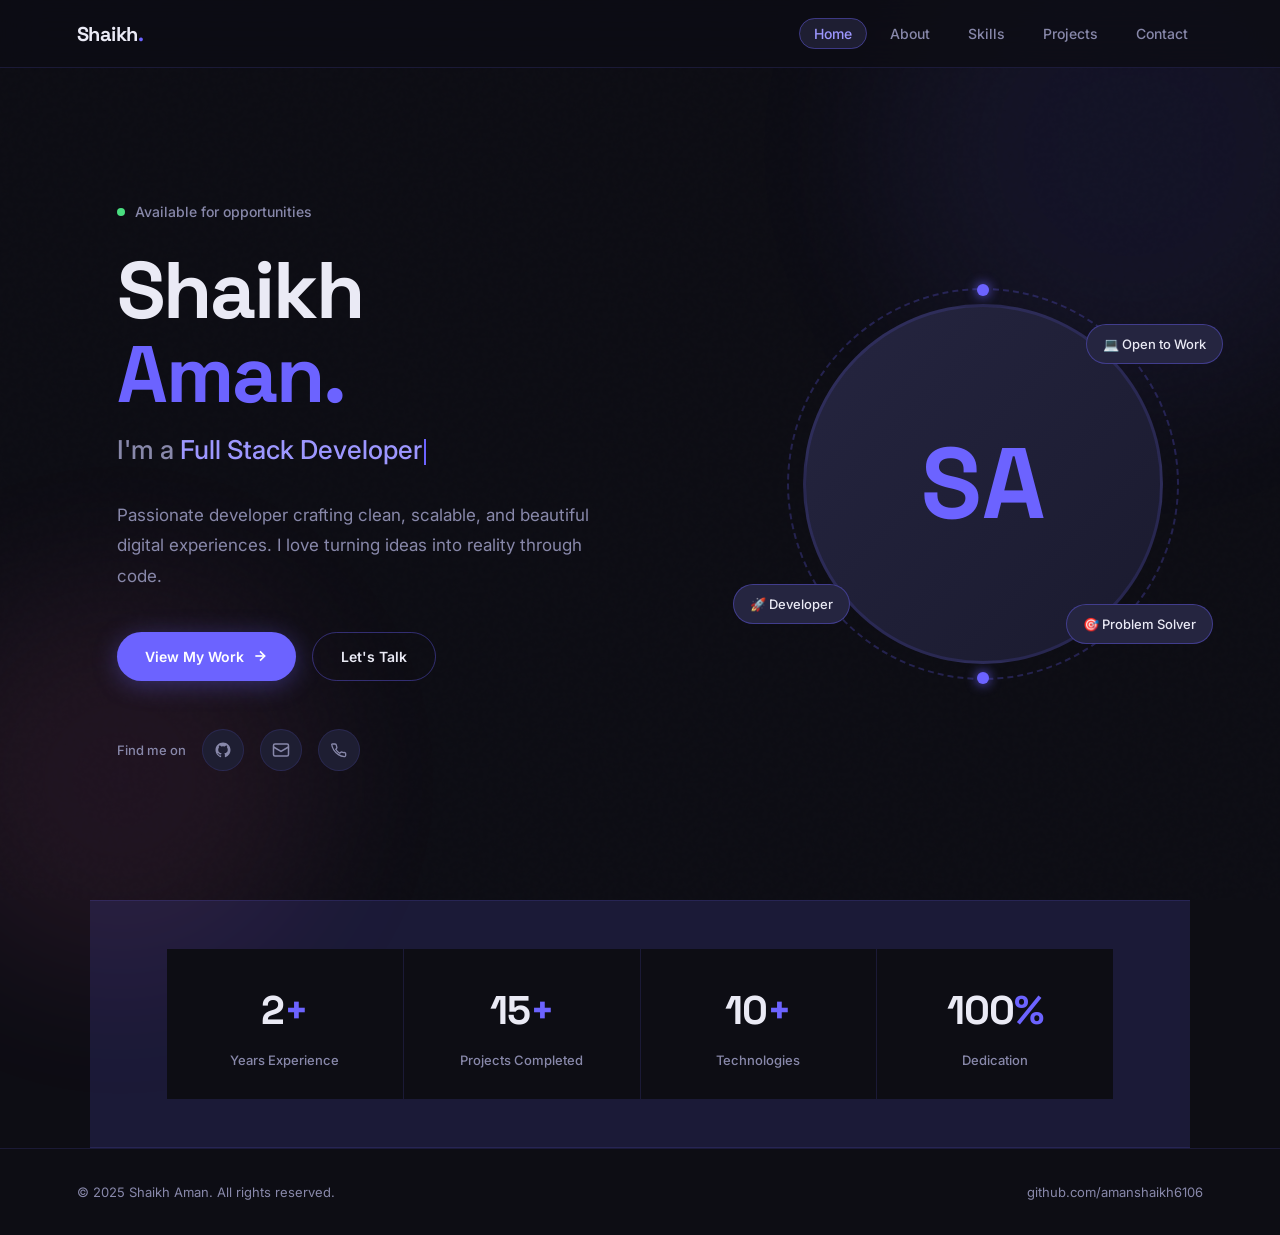
==== index.html @ 14209e78 "Rename home.html to index.html" ====
<!DOCTYPE html>
<html lang="en">
<head>
  <meta charset="UTF-8" />
  <meta name="viewport" content="width=device-width, initial-scale=1.0" />
  <title>Shaikh Aman — Portfolio</title>
  <link rel="stylesheet" href="style.css" />
  <style>
    /* ── HERO ── */
    .hero {
      min-height: calc(100vh - 68px);
      display: flex;
      align-items: center;
      justify-content: space-between;
      gap: 48px;
      padding: 80px 6vw;
      max-width: 1200px;
      margin: 0 auto;
      position: relative;
      z-index: 1;
    }

    .hero-content { flex: 1; max-width: 600px; }

    .hero-greeting {
      display: inline-flex;
      align-items: center;
      gap: 10px;
      font-size: 14px;
      font-weight: 500;
      color: var(--text-muted);
      margin-bottom: 24px;
    }

    .dot-live {
      width: 8px; height: 8px;
      background: #4ADE80;
      border-radius: 50%;
      animation: pulse-glow 2s ease infinite;
      box-shadow: 0 0 0 0 rgba(74, 222, 128, 0.3);
    }

    .hero-name {
      font-family: 'Space Grotesk', sans-serif;
      font-size: clamp(44px, 7vw, 80px);
      font-weight: 700;
      line-height: 1.05;
      letter-spacing: -2px;
      margin-bottom: 12px;
    }

    .hero-name .first { color: var(--text); }
    .hero-name .last  { color: var(--accent); }

    .hero-role {
      font-size: clamp(18px, 3vw, 26px);
      font-weight: 500;
      color: var(--text-muted);
      margin-bottom: 28px;
      min-height: 40px;
    }

    #typed-text { color: var(--accent-light); }

    .cursor {
      display: inline-block;
      width: 2px;
      height: 1em;
      background: var(--accent);
      margin-left: 2px;
      vertical-align: text-bottom;
      animation: blink 0.8s step-end infinite;
    }

    @keyframes blink {
      0%, 100% { opacity: 1; }
      50%       { opacity: 0; }
    }

    .hero-desc {
      font-size: 17px;
      color: var(--text-muted);
      line-height: 1.8;
      margin-bottom: 40px;
      max-width: 500px;
    }

    .hero-btns {
      display: flex;
      gap: 16px;
      flex-wrap: wrap;
      margin-bottom: 48px;
    }

    .hero-socials {
      display: flex;
      align-items: center;
      gap: 16px;
    }

    .hero-socials span {
      font-size: 13px;
      color: var(--text-muted);
      font-weight: 500;
    }

    .social-link {
      display: flex;
      align-items: center;
      justify-content: center;
      width: 42px; height: 42px;
      border-radius: 50%;
      border: 1px solid var(--border);
      background: var(--surface);
      color: var(--text-muted);
      text-decoration: none;
      font-size: 18px;
      transition: var(--transition);
    }

    .social-link:hover {
      border-color: var(--accent);
      color: var(--accent-light);
      background: rgba(108, 99, 255, 0.1);
      transform: translateY(-3px);
    }

    /* ── HERO VISUAL ── */
    .hero-visual {
      flex-shrink: 0;
      position: relative;
      width: 360px;
      height: 360px;
    }

    .avatar-ring {
      position: absolute;
      inset: -16px;
      border-radius: 50%;
      border: 2px dashed rgba(108, 99, 255, 0.25);
      animation: spin 20s linear infinite;
    }

    @keyframes spin { to { transform: rotate(360deg); } }

    .avatar-ring::before,
    .avatar-ring::after {
      content: '';
      position: absolute;
      width: 12px; height: 12px;
      background: var(--accent);
      border-radius: 50%;
      box-shadow: 0 0 12px var(--accent);
    }

    .avatar-ring::before { top: -6px; left: 50%; transform: translateX(-50%); }
    .avatar-ring::after  { bottom: -6px; left: 50%; transform: translateX(-50%); }

    .avatar-wrap {
      width: 100%; height: 100%;
      border-radius: 50%;
      overflow: hidden;
      background: linear-gradient(135deg, var(--surface2), var(--bg3));
      border: 3px solid var(--border);
      display: flex;
      align-items: center;
      justify-content: center;
      font-family: 'Space Grotesk', sans-serif;
      font-size: 100px;
      font-weight: 700;
      color: var(--accent);
      position: relative;
      z-index: 1;
      animation: float 6s ease-in-out infinite;
      user-select: none;
    }

    /* floating chips */
    .chip {
      position: absolute;
      background: var(--surface2);
      border: 1px solid var(--border-hover);
      border-radius: 99px;
      padding: 8px 16px;
      font-size: 13px;
      font-weight: 500;
      color: var(--text);
      white-space: nowrap;
      backdrop-filter: blur(10px);
      z-index: 2;
    }

    .chip-1 { top: 20px;  right: -60px; animation: float 5s 0.5s ease-in-out infinite; }
    .chip-2 { bottom: 40px; left: -70px; animation: float 5s 1s ease-in-out infinite; }
    .chip-3 { bottom: 20px; right: -50px; animation: float 5s 1.5s ease-in-out infinite; }

    /* ── STATS ── */
    .stats-bar {
      padding: 48px 6vw;
      max-width: 1100px;
      margin: 0 auto;
      display: grid;
      grid-template-columns: repeat(4, 1fr);
      gap: 1px;
      background: var(--border);
      border-top: 1px solid var(--border);
      border-bottom: 1px solid var(--border);
      position: relative;
      z-index: 1;
    }

    .stat-item {
      background: var(--bg);
      padding: 28px 32px;
      text-align: center;
    }

    .stat-num {
      font-family: 'Space Grotesk', sans-serif;
      font-size: 40px;
      font-weight: 700;
      color: var(--text);
      letter-spacing: -1px;
    }

    .stat-num span { color: var(--accent); }

    .stat-label {
      font-size: 13px;
      color: var(--text-muted);
      font-weight: 500;
      margin-top: 4px;
    }

    @media (max-width: 900px) {
      .hero { flex-direction: column; text-align: center; padding: 60px 5vw; }
      .hero-content { max-width: 100%; }
      .hero-desc { margin-left: auto; margin-right: auto; }
      .hero-btns, .hero-socials { justify-content: center; }
      .hero-visual { width: 260px; height: 260px; }
      .chip { display: none; }
      .stats-bar { grid-template-columns: repeat(2, 1fr); }
    }

    @media (max-width: 480px) {
      .stats-bar { grid-template-columns: 1fr; }
      .hero-visual { width: 200px; height: 200px; }
    }
  </style>
</head>
<body>

  <!-- decorative blobs -->
  <div class="blob blob-1"></div>
  <div class="blob blob-2"></div>

  <!-- NAV -->
  <nav>
    <a class="nav-logo" href="index.html">Shaikh<span>.</span></a>
    <ul class="nav-links">
      <li><a href="home.html" class="active">Home</a></li>
      <li><a href="about_me.html">About</a></li>
      <li><a href="skills.html">Skills</a></li>
      <li><a href="project.html">Projects</a></li>
      <li><a href="contact.html">Contact</a></li>
    </ul>
  </nav>

  <div class="page">
    <!-- ── HERO ── -->
    <section class="hero">
      <div class="hero-content">
        <div class="hero-greeting animate-fadeup">
          <span class="dot-live"></span>
          Available for opportunities
        </div>

        <h1 class="hero-name animate-fadeup delay-1">
          <span class="first">Shaikh</span><br>
          <span class="last">Aman.</span>
        </h1>

        <p class="hero-role animate-fadeup delay-2">
          I'm a <span id="typed-text"></span><span class="cursor"></span>
        </p>

        <p class="hero-desc animate-fadeup delay-3">
          Passionate developer crafting clean, scalable, and beautiful digital experiences.
          I love turning ideas into reality through code.
        </p>

        <div class="hero-btns animate-fadeup delay-4">
          <a href="projects.html" class="btn btn-primary">
            View My Work
            <svg width="16" height="16" viewBox="0 0 24 24" fill="none" stroke="currentColor" stroke-width="2.5"><line x1="5" y1="12" x2="19" y2="12"/><polyline points="12,5 19,12 12,19"/></svg>
          </a>
          <a href="contact.html" class="btn btn-outline">
            Let's Talk
          </a>
        </div>

        <div class="hero-socials animate-fadeup delay-5">
          <span>Find me on</span>
          <a href="https://github.com/amanshaikh6106" target="_blank" class="social-link" title="GitHub">
            <svg width="18" height="18" viewBox="0 0 24 24" fill="currentColor"><path d="M12 2C6.477 2 2 6.484 2 12.017c0 4.425 2.865 8.18 6.839 9.504.5.092.682-.217.682-.483 0-.237-.008-.868-.013-1.703-2.782.605-3.369-1.343-3.369-1.343-.454-1.158-1.11-1.466-1.11-1.466-.908-.62.069-.608.069-.608 1.003.07 1.531 1.032 1.531 1.032.892 1.53 2.341 1.088 2.91.832.092-.647.35-1.088.636-1.338-2.22-.253-4.555-1.113-4.555-4.951 0-1.093.39-1.988 1.029-2.688-.103-.253-.446-1.272.098-2.65 0 0 .84-.27 2.75 1.026A9.564 9.564 0 0 1 12 6.844a9.59 9.59 0 0 1 2.504.337c1.909-1.296 2.747-1.027 2.747-1.027.546 1.379.202 2.398.1 2.651.64.7 1.028 1.595 1.028 2.688 0 3.848-2.339 4.695-4.566 4.943.359.309.678.92.678 1.855 0 1.338-.012 2.419-.012 2.747 0 .268.18.58.688.482A10.02 10.02 0 0 0 22 12.017C22 6.484 17.522 2 12 2z"/></svg>
          </a>
          <a href="mailto:amanjshaikh6106@gmail.com" class="social-link" title="Email">
            <svg width="18" height="18" viewBox="0 0 24 24" fill="none" stroke="currentColor" stroke-width="2"><rect x="2" y="4" width="20" height="16" rx="2"/><path d="M2 8l10 6 10-6"/></svg>
          </a>
          <a href="tel:9834295369" class="social-link" title="Phone">
            <svg width="16" height="16" viewBox="0 0 24 24" fill="none" stroke="currentColor" stroke-width="2"><path d="M22 16.92v3a2 2 0 0 1-2.18 2 19.79 19.79 0 0 1-8.63-3.07A19.5 19.5 0 0 1 4.12 12a19.79 19.79 0 0 1-3.07-8.67A2 2 0 0 1 3 3h3a2 2 0 0 1 2 1.72c.127.96.361 1.903.7 2.81a2 2 0 0 1-.45 2.11L7.09 10.91a16 16 0 0 0 6 6l1.27-1.27a2 2 0 0 1 2.11-.45c.907.339 1.85.573 2.81.7A2 2 0 0 1 22 17z"/></svg>
          </a>
        </div>
      </div>

      <div class="hero-visual animate-fadein delay-3">
        <div class="avatar-ring"></div>
        <div class="avatar-wrap">SA</div>
        <div class="chip chip-1">💻 Open to Work</div>
        <div class="chip chip-2">🚀 Developer</div>
        <div class="chip chip-3">🎯 Problem Solver</div>
      </div>
    </section>

    <!-- ── STATS ── -->
    <div class="stats-bar">
      <div class="stat-item animate-fadeup delay-1">
        <div class="stat-num">2<span>+</span></div>
        <div class="stat-label">Years Experience</div>
      </div>
      <div class="stat-item animate-fadeup delay-2">
        <div class="stat-num">15<span>+</span></div>
        <div class="stat-label">Projects Completed</div>
      </div>
      <div class="stat-item animate-fadeup delay-3">
        <div class="stat-num">10<span>+</span></div>
        <div class="stat-label">Technologies</div>
      </div>
      <div class="stat-item animate-fadeup delay-4">
        <div class="stat-num">100<span>%</span></div>
        <div class="stat-label">Dedication</div>
      </div>
    </div>
  </div>

  <footer>
    <span>© 2025 Shaikh Aman. All rights reserved.</span>
    <a href="https://github.com/amanshaikh6106" target="_blank">github.com/amanshaikh6106</a>
  </footer>

  <script>
    const roles = ['Full Stack Developer', 'UI/UX Enthusiast', 'Problem Solver', 'Open Source Contributor'];
    let ri = 0, ci = 0, deleting = false;
    const el = document.getElementById('typed-text');

    function type() {
      const word = roles[ri];
      if (!deleting) {
        el.textContent = word.slice(0, ++ci);
        if (ci === word.length) { deleting = true; setTimeout(type, 1600); return; }
      } else {
        el.textContent = word.slice(0, --ci);
        if (ci === 0) { deleting = false; ri = (ri + 1) % roles.length; }
      }
      setTimeout(type, deleting ? 50 : 90);
    }
    type();
  </script>
</body>
</html>
---- style.css ----
/* =============================================
   SHAIKH AMAN — PORTFOLIO — SHARED STYLESHEET
   ============================================= */

@import url('https://fonts.googleapis.com/css2?family=Inter:wght@300;400;500;600;700&family=Space+Grotesk:wght@400;500;600;700&display=swap');

/* ── RESET ── */
*, *::before, *::after { box-sizing: border-box; margin: 0; padding: 0; }

/* ── VARIABLES ── */
:root {
  --accent:       #6C63FF;
  --accent-light: #9D97FF;
  --accent-dark:  #4B44CC;
  --bg:           #0D0D14;
  --bg2:          #12121E;
  --bg3:          #1A1A2E;
  --surface:      #1E1E32;
  --surface2:     #252540;
  --border:       rgba(108, 99, 255, 0.15);
  --border-hover: rgba(108, 99, 255, 0.4);
  --text:         #EAEAF5;
  --text-muted:   #8888AA;
  --text-dim:     #5555777;
  --radius:       14px;
  --radius-lg:    22px;
  --shadow:       0 8px 32px rgba(0, 0, 0, 0.4);
  --glow:         0 0 40px rgba(108, 99, 255, 0.15);
  --transition:   0.3s cubic-bezier(0.4, 0, 0.2, 1);
}

/* ── BASE ── */
html { scroll-behavior: smooth; }

body {
  font-family: 'Inter', sans-serif;
  background: var(--bg);
  color: var(--text);
  line-height: 1.7;
  font-size: 16px;
  overflow-x: hidden;
  min-height: 100vh;
}

/* ── NOISE / GRAIN OVERLAY ── */
body::before {
  content: '';
  position: fixed;
  inset: 0;
  background-image: url("data:image/svg+xml,%3Csvg viewBox='0 0 200 200' xmlns='http://www.w3.org/2000/svg'%3E%3Cfilter id='n'%3E%3CfeTurbulence type='fractalNoise' baseFrequency='0.9' numOctaves='4' stitchTiles='stitch'/%3E%3C/filter%3E%3Crect width='100%25' height='100%25' filter='url(%23n)' opacity='0.03'/%3E%3C/svg%3E");
  opacity: 0.4;
  pointer-events: none;
  z-index: 0;
}

/* ── SCROLLBAR ── */
::-webkit-scrollbar { width: 6px; }
::-webkit-scrollbar-track { background: var(--bg2); }
::-webkit-scrollbar-thumb { background: var(--accent-dark); border-radius: 99px; }

/* ── SELECTION ── */
::selection { background: rgba(108, 99, 255, 0.3); color: #fff; }

/* ─────────────────────────────────────────
   NAV
───────────────────────────────────────── */
nav {
  position: fixed;
  top: 0;
  left: 0;
  right: 0;
  z-index: 100;
  display: flex;
  align-items: center;
  justify-content: space-between;
  padding: 0 6vw;
  height: 68px;
  background: rgba(13, 13, 20, 0.8);
  backdrop-filter: blur(20px);
  -webkit-backdrop-filter: blur(20px);
  border-bottom: 1px solid var(--border);
}

.nav-logo {
  font-family: 'Space Grotesk', sans-serif;
  font-weight: 700;
  font-size: 20px;
  color: var(--text);
  text-decoration: none;
  letter-spacing: -0.5px;
}

.nav-logo span { color: var(--accent); }

.nav-links {
  display: flex;
  list-style: none;
  gap: 8px;
}

.nav-links a {
  text-decoration: none;
  color: var(--text-muted);
  font-size: 14px;
  font-weight: 500;
  padding: 6px 14px;
  border-radius: 99px;
  transition: var(--transition);
  border: 1px solid transparent;
}

.nav-links a:hover,
.nav-links a.active {
  color: var(--text);
  background: var(--surface);
  border-color: var(--border-hover);
}

.nav-links a.active { color: var(--accent-light); }

/* ─────────────────────────────────────────
   PAGE WRAPPER
───────────────────────────────────────── */
.page {
  position: relative;
  z-index: 1;
  padding-top: 68px;
  min-height: 100vh;
}

/* ─────────────────────────────────────────
   SECTION LAYOUT
───────────────────────────────────────── */
.section {
  padding: 90px 6vw;
  max-width: 1100px;
  margin: 0 auto;
}

.section-tag {
  display: inline-flex;
  align-items: center;
  gap: 8px;
  font-size: 12px;
  font-weight: 600;
  letter-spacing: 2px;
  text-transform: uppercase;
  color: var(--accent);
  background: rgba(108, 99, 255, 0.08);
  border: 1px solid rgba(108, 99, 255, 0.25);
  padding: 5px 14px;
  border-radius: 99px;
  margin-bottom: 20px;
}

.section-title {
  font-family: 'Space Grotesk', sans-serif;
  font-size: clamp(32px, 5vw, 52px);
  font-weight: 700;
  line-height: 1.15;
  color: var(--text);
  letter-spacing: -1px;
  margin-bottom: 16px;
}

.section-title span { color: var(--accent); }

.section-sub {
  font-size: 17px;
  color: var(--text-muted);
  max-width: 560px;
  line-height: 1.75;
  margin-bottom: 56px;
}

/* ─────────────────────────────────────────
   DIVIDER / ACCENT LINE
───────────────────────────────────────── */
.accent-line {
  width: 48px;
  height: 3px;
  background: linear-gradient(90deg, var(--accent), var(--accent-light));
  border-radius: 99px;
  margin-bottom: 24px;
}

/* ─────────────────────────────────────────
   BUTTONS
───────────────────────────────────────── */
.btn {
  display: inline-flex;
  align-items: center;
  gap: 8px;
  padding: 12px 28px;
  border-radius: 99px;
  font-size: 14px;
  font-weight: 600;
  cursor: pointer;
  transition: var(--transition);
  text-decoration: none;
  border: none;
  outline: none;
  white-space: nowrap;
}

.btn-primary {
  background: var(--accent);
  color: #fff;
  box-shadow: 0 4px 24px rgba(108, 99, 255, 0.35);
}

.btn-primary:hover {
  background: var(--accent-dark);
  box-shadow: 0 6px 32px rgba(108, 99, 255, 0.5);
  transform: translateY(-2px);
}

.btn-outline {
  background: transparent;
  color: var(--text);
  border: 1px solid var(--border-hover);
}

.btn-outline:hover {
  background: var(--surface);
  border-color: var(--accent);
  color: var(--accent-light);
  transform: translateY(-2px);
}

/* ─────────────────────────────────────────
   CARDS
───────────────────────────────────────── */
.card {
  background: var(--surface);
  border: 1px solid var(--border);
  border-radius: var(--radius-lg);
  padding: 28px;
  transition: var(--transition);
}

.card:hover {
  border-color: var(--border-hover);
  box-shadow: var(--glow);
  transform: translateY(-4px);
}

/* ─────────────────────────────────────────
   GRID HELPERS
───────────────────────────────────────── */
.grid-2 { display: grid; grid-template-columns: repeat(auto-fit, minmax(300px, 1fr)); gap: 24px; }
.grid-3 { display: grid; grid-template-columns: repeat(auto-fit, minmax(240px, 1fr)); gap: 20px; }

/* ─────────────────────────────────────────
   BADGE
───────────────────────────────────────── */
.badge {
  display: inline-block;
  font-size: 12px;
  font-weight: 500;
  padding: 4px 10px;
  border-radius: 99px;
  background: rgba(108, 99, 255, 0.12);
  color: var(--accent-light);
  border: 1px solid rgba(108, 99, 255, 0.2);
}

/* ─────────────────────────────────────────
   GLOW BG BLOBS (decorative)
───────────────────────────────────────── */
.blob {
  position: fixed;
  border-radius: 50%;
  filter: blur(80px);
  opacity: 0.08;
  pointer-events: none;
  z-index: 0;
}

.blob-1 {
  width: 500px; height: 500px;
  background: var(--accent);
  top: -100px; right: -100px;
}

.blob-2 {
  width: 400px; height: 400px;
  background: #FF6BBA;
  bottom: -80px; left: -80px;
}

/* ─────────────────────────────────────────
   FOOTER
───────────────────────────────────────── */
footer {
  border-top: 1px solid var(--border);
  padding: 32px 6vw;
  display: flex;
  align-items: center;
  justify-content: space-between;
  color: var(--text-muted);
  font-size: 13px;
  position: relative;
  z-index: 1;
}

footer a {
  color: var(--text-muted);
  text-decoration: none;
  transition: color var(--transition);
}

footer a:hover { color: var(--accent-light); }

/* ─────────────────────────────────────────
   ANIMATIONS
───────────────────────────────────────── */
@keyframes fadeUp {
  from { opacity: 0; transform: translateY(30px); }
  to   { opacity: 1; transform: translateY(0); }
}

@keyframes fadeIn {
  from { opacity: 0; }
  to   { opacity: 1; }
}

@keyframes float {
  0%, 100% { transform: translateY(0); }
  50%       { transform: translateY(-12px); }
}

@keyframes pulse-glow {
  0%, 100% { box-shadow: 0 0 0 0 rgba(108, 99, 255, 0); }
  50%       { box-shadow: 0 0 0 8px rgba(108, 99, 255, 0.15); }
}

.animate-fadeup  { animation: fadeUp 0.7s ease both; }
.animate-fadein  { animation: fadeIn 0.5s ease both; }
.delay-1 { animation-delay: 0.1s; }
.delay-2 { animation-delay: 0.2s; }
.delay-3 { animation-delay: 0.3s; }
.delay-4 { animation-delay: 0.4s; }
.delay-5 { animation-delay: 0.5s; }
.delay-6 { animation-delay: 0.6s; }

/* ─────────────────────────────────────────
   RESPONSIVE
───────────────────────────────────────── */
@media (max-width: 768px) {
  nav { padding: 0 5vw; }
  .nav-links { gap: 2px; }
  .nav-links a { padding: 6px 10px; font-size: 13px; }
  .section { padding: 60px 5vw; }
  .grid-2, .grid-3 { grid-template-columns: 1fr; }
  footer { flex-direction: column; gap: 12px; text-align: center; }
}

@media (max-width: 480px) {
  .nav-links a { display: none; }
  .nav-links a.active { display: block; }
}
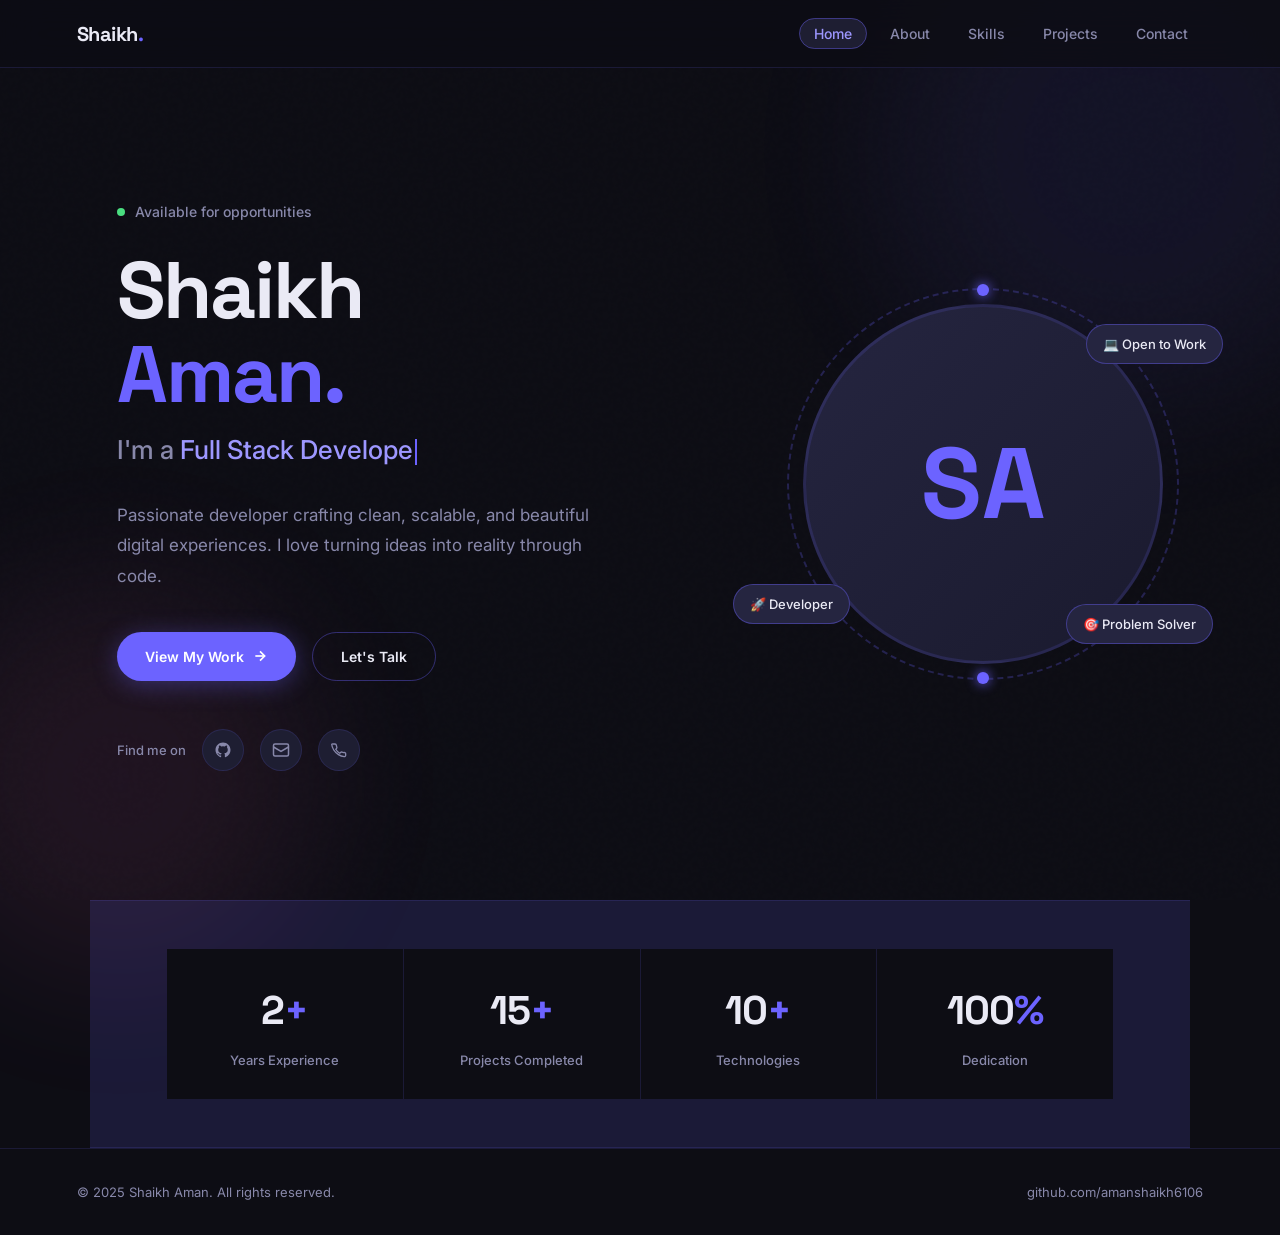
==== commit 00f7e895: "Update index.html" ====
--- a/index.html
+++ b/index.html
@@ -258,7 +258,7 @@
   <nav>
     <a class="nav-logo" href="index.html">Shaikh<span>.</span></a>
     <ul class="nav-links">
-      <li><a href="home.html" class="active">Home</a></li>
+      <li><a href="index.html" class="active">Home</a></li>
       <li><a href="about_me.html">About</a></li>
       <li><a href="skills.html">Skills</a></li>
       <li><a href="project.html">Projects</a></li>
